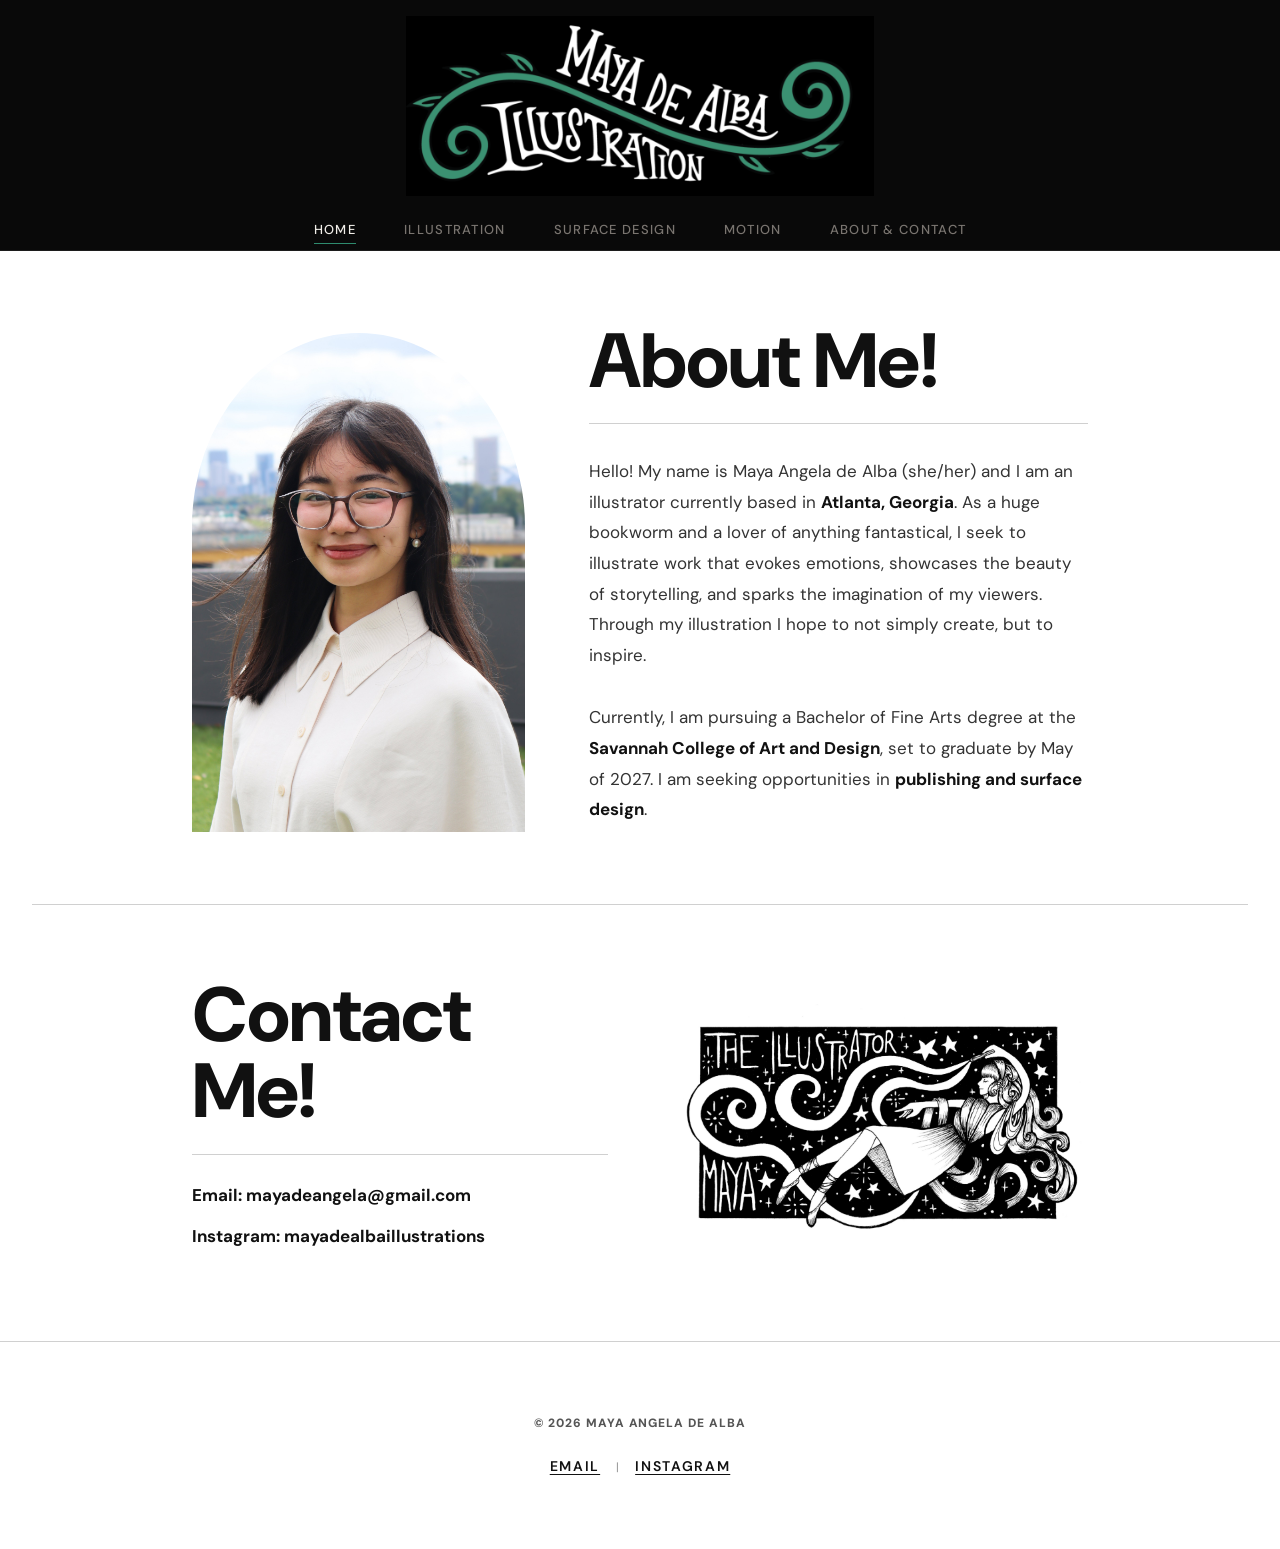
==== about/index.html @ 2b9a71fe "separate pages" ====
<!DOCTYPE html>
<html lang="en">
<head>
  <meta charset="UTF-8">
  <meta name="viewport" content="width=device-width, initial-scale=1.0">
  <base href="../">
  <link rel="icon" type="image/png" href="assets/images/cat.png">
  <title>About &amp; Contact — Maya de Alba</title>
  <meta name="description" content="About Maya Angela de Alba — BFA illustration student at SCAD. Contact for commissions and collaborations.">

  <link rel="preconnect" href="https://fonts.googleapis.com">
  <link rel="preconnect" href="https://fonts.gstatic.com" crossorigin>
  <link href="https://fonts.googleapis.com/css2?family=Playfair+Display:ital,wght@0,400;0,700;1,400&family=DM+Sans:wght@400;500;600;700;800&display=swap" rel="stylesheet">

  <link rel="stylesheet" href="assets/css/reset.css">
  <link rel="stylesheet" href="assets/css/variables.css">
  <link rel="stylesheet" href="assets/css/global.css">
  <link rel="stylesheet" href="assets/css/about.css">
</head>
<body>

  <div class="logo-wrap">
    <a href="./" class="logo-link">
      <img src="assets/images/logo.png" alt="Maya de Alba Illustration" class="site-logo">
    </a>
  </div>
  <header class="site-header">
    <nav class="site-nav" aria-label="Main navigation">
      <a href="./">Home</a>
      <a href="illustration/">Illustration</a>
      <a href="surface-design/">Surface Design</a>
      <a href="motion/">Motion</a>
      <a href="about/">About &amp; Contact</a>
    </nav>
    <button class="nav-toggle" aria-label="Toggle navigation" aria-expanded="false">☰</button>
  </header>

  <main>

    <!-- ── About Section ── -->
    <section class="about-section">
      <div class="about-grid">

        <div class="about-photo-col" data-reveal>
          <img src="assets/images/aboutme-illustration.jpg"
               alt="Maya Angela de Alba"
               class="about-photo-img"
               loading="eager">
        </div>

        <div class="about-content-col" data-reveal style="transition-delay: 0.15s">
          <h1 class="about-heading">About Me!</h1>
          <hr class="about-rule">
          <div class="about-body">
            <p>Hello! My name is Maya Angela de Alba (she/her) and I am an illustrator currently based in <strong>Atlanta, Georgia</strong>. As a huge bookworm and a lover of anything fantastical, I seek to illustrate work that evokes emotions, showcases the beauty of storytelling, and sparks the imagination of my viewers. Through my illustration I hope to not simply create, but to inspire.</p>
            <p>Currently, I am pursuing a Bachelor of Fine Arts degree at the <strong>Savannah College of Art and Design</strong>, set to graduate by May of 2027. I am seeking opportunities in <strong>publishing and surface design</strong>.</p>
          </div>
        </div>

      </div>
    </section>

    <!-- ── Contact Section ── -->
    <section class="contact-section">
      <hr class="section-rule">
      <div class="contact-grid">

        <div class="contact-info-col" data-reveal>
          <h2 class="contact-heading">Contact Me!</h2>
          <hr class="contact-rule">
          <p class="contact-item">
            <strong>Email:</strong>
            <a href="mailto:mayadeangela@gmail.com" id="contactEmail">mayadeangela@gmail.com</a>
          </p>
          <p class="contact-item">
            <strong>Instagram:</strong>
            <a href="https://www.instagram.com/mayadealbaillustrations/"
               id="contactInstagram"
               target="_blank"
               rel="noopener noreferrer">mayadealbaillustrations</a>
          </p>
        </div>

        <div class="contact-image-col" data-reveal style="transition-delay: 0.15s">
          <img src="assets/images/contact-illustration.jpg"
               alt="The Illustrator Maya — black and white artwork"
               class="contact-illustration"
               loading="lazy">
        </div>

      </div>
    </section>

  </main>

  <!-- ── Footer ── -->
  <footer class="site-footer about-footer">
    <p class="footer-copyright">&copy; 2026 Maya Angela de Alba</p>
    <nav class="footer-nav" aria-label="Footer navigation">
      <a href="mailto:mayadeangela@gmail.com" id="footerEmail">Email</a>
      <span aria-hidden="true">|</span>
      <a href="https://www.instagram.com/mayadealbaillustrations/"
         id="footerInstagram"
         target="_blank"
         rel="noopener noreferrer">Instagram</a>
    </nav>
  </footer>

  <script src="assets/js/data.js"></script>
  <script src="assets/js/nav.js"></script>
</body>
</html>
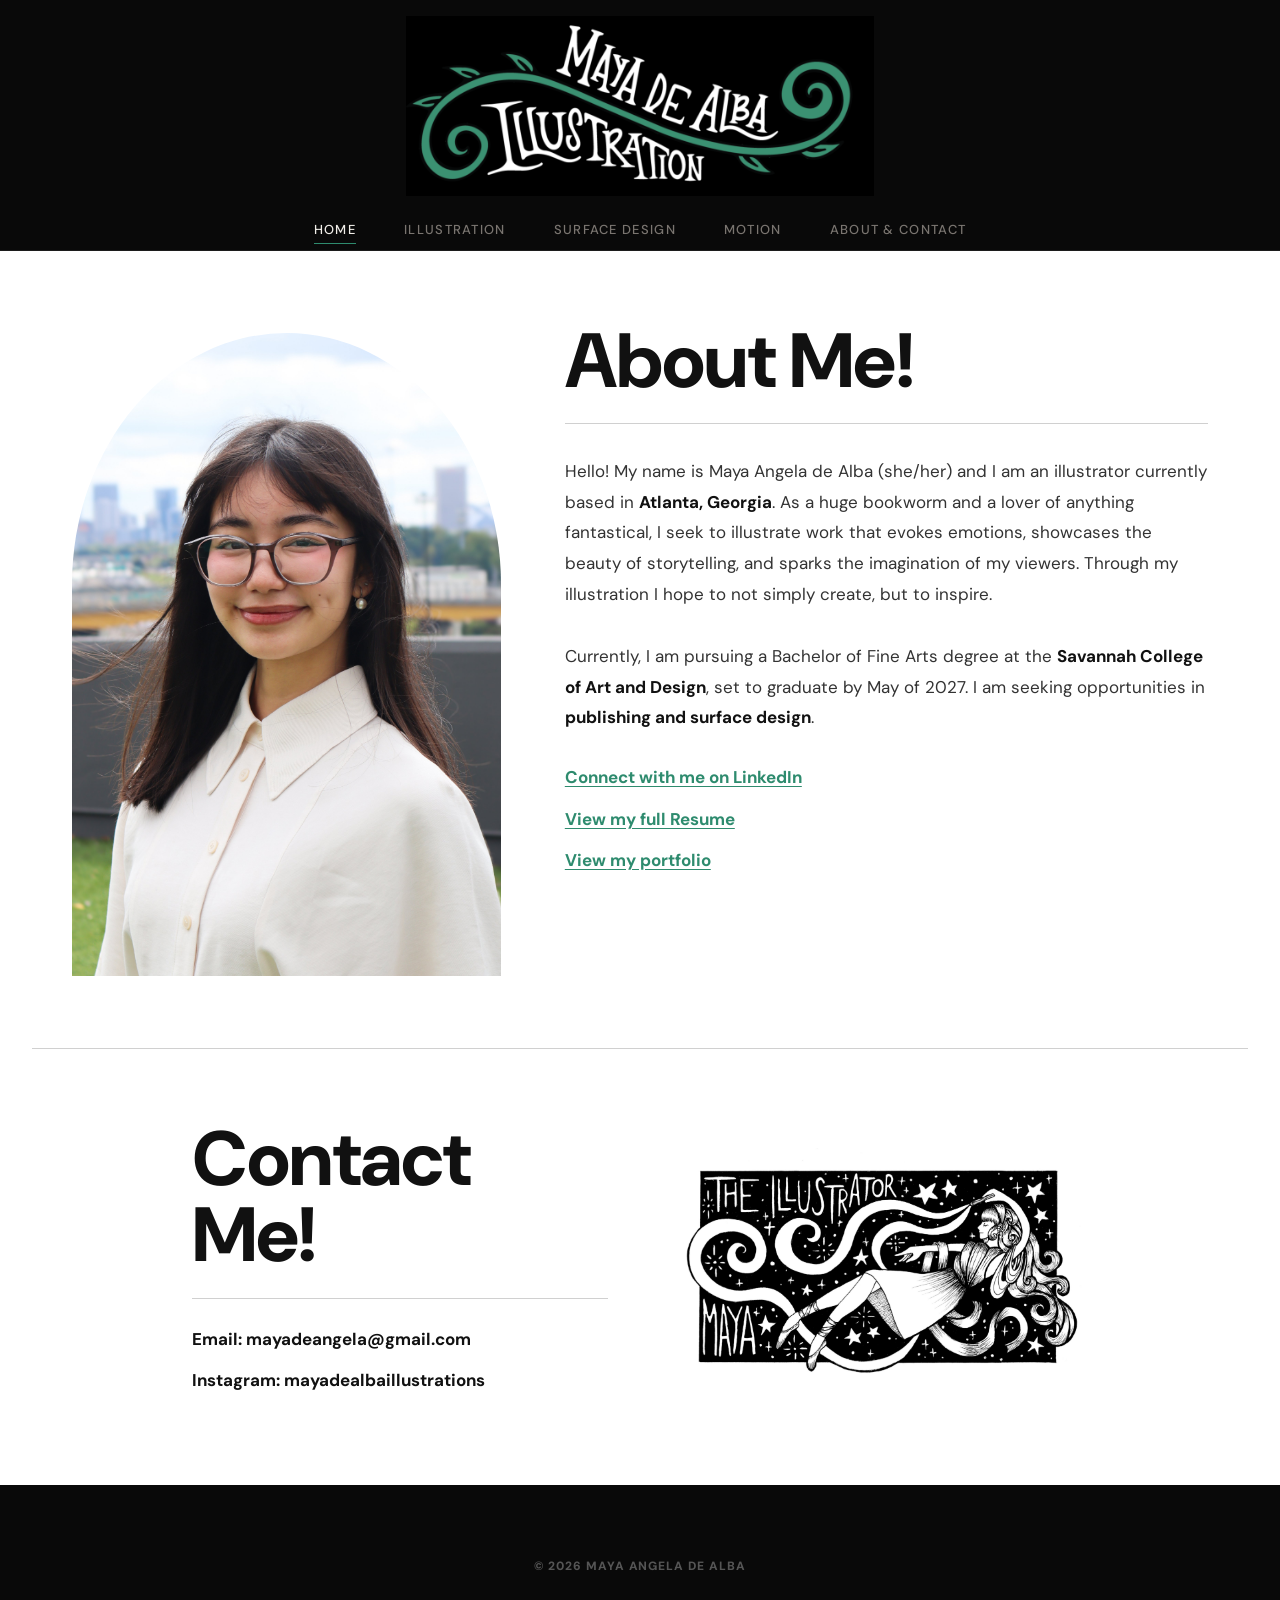
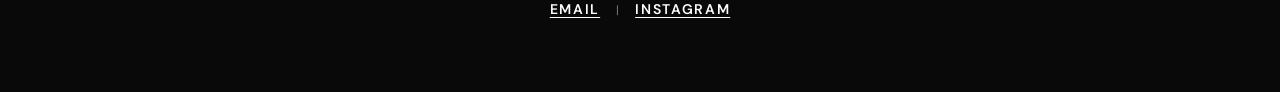
==== commit 187c6b79: "maya website updates for about" ====
--- a/about/index.html
+++ b/about/index.html
@@ -55,6 +55,11 @@
             <p>Hello! My name is Maya Angela de Alba (she/her) and I am an illustrator currently based in <strong>Atlanta, Georgia</strong>. As a huge bookworm and a lover of anything fantastical, I seek to illustrate work that evokes emotions, showcases the beauty of storytelling, and sparks the imagination of my viewers. Through my illustration I hope to not simply create, but to inspire.</p>
             <p>Currently, I am pursuing a Bachelor of Fine Arts degree at the <strong>Savannah College of Art and Design</strong>, set to graduate by May of 2027. I am seeking opportunities in <strong>publishing and surface design</strong>.</p>
           </div>
+          <div class="about-links">
+            <a href="https://www.linkedin.com/in/maya-de-alba" class="link-accent" id="linkedinLink" target="_blank" rel="noopener noreferrer">Connect with me on LinkedIn</a>
+            <a href="https://www.canva.com/design/DAHRWP9zBOo/LTuioF2mI1CIXR_KAsJvqg/view?utm_content=DAHRWP9zBOo&amp;utm_campaign=designshare&amp;utm_medium=link&amp;utm_source=viewer" class="link-accent" id="resumeLink" target="_blank" rel="noopener noreferrer">View my full Resume</a>
+            <a href="https://www.figma.com/deck/UDtNSDPDUgfF0IZJi4ZnkN/MayadeAlba_Portfolio?node-id=6001-17&amp;t=a7OSeHmmGoRhkz8h-1" class="link-accent" id="portfolioLink" target="_blank" rel="noopener noreferrer">View my portfolio</a>
+          </div>
         </div>
 
       </div>
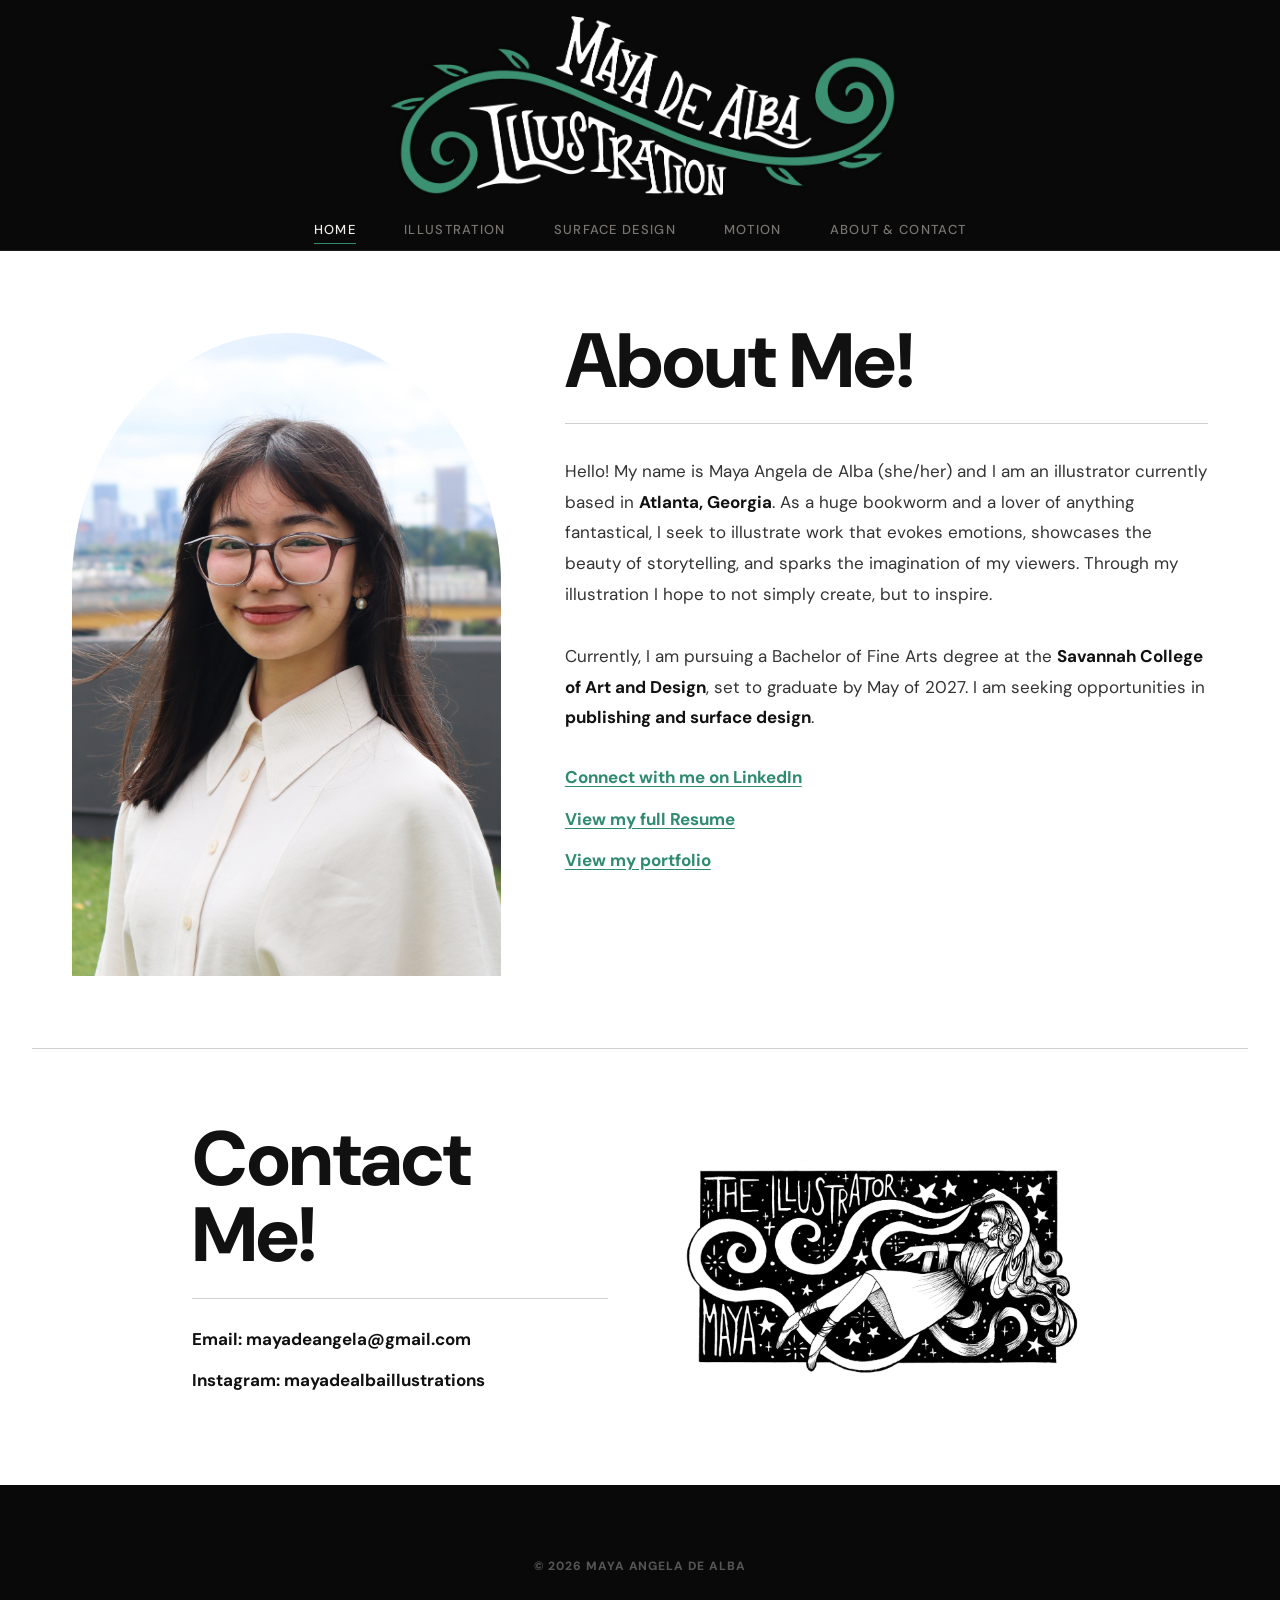
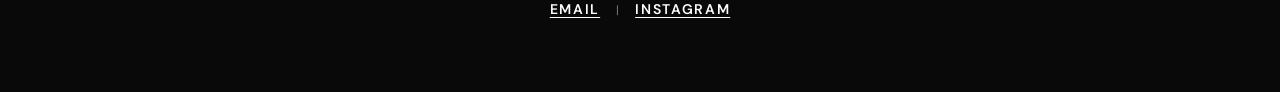
==== commit 0c41b98d: "home page" ====
--- a/about/index.html
+++ b/about/index.html
@@ -4,7 +4,7 @@
   <meta charset="UTF-8">
   <meta name="viewport" content="width=device-width, initial-scale=1.0">
   <base href="../">
-  <link rel="icon" type="image/png" href="assets/images/cat.png">
+  <link rel="icon" type="image/png" href="assets/images/star-icon.png">
   <title>About &amp; Contact — Maya de Alba</title>
   <meta name="description" content="About Maya Angela de Alba — BFA illustration student at SCAD. Contact for commissions and collaborations.">
 
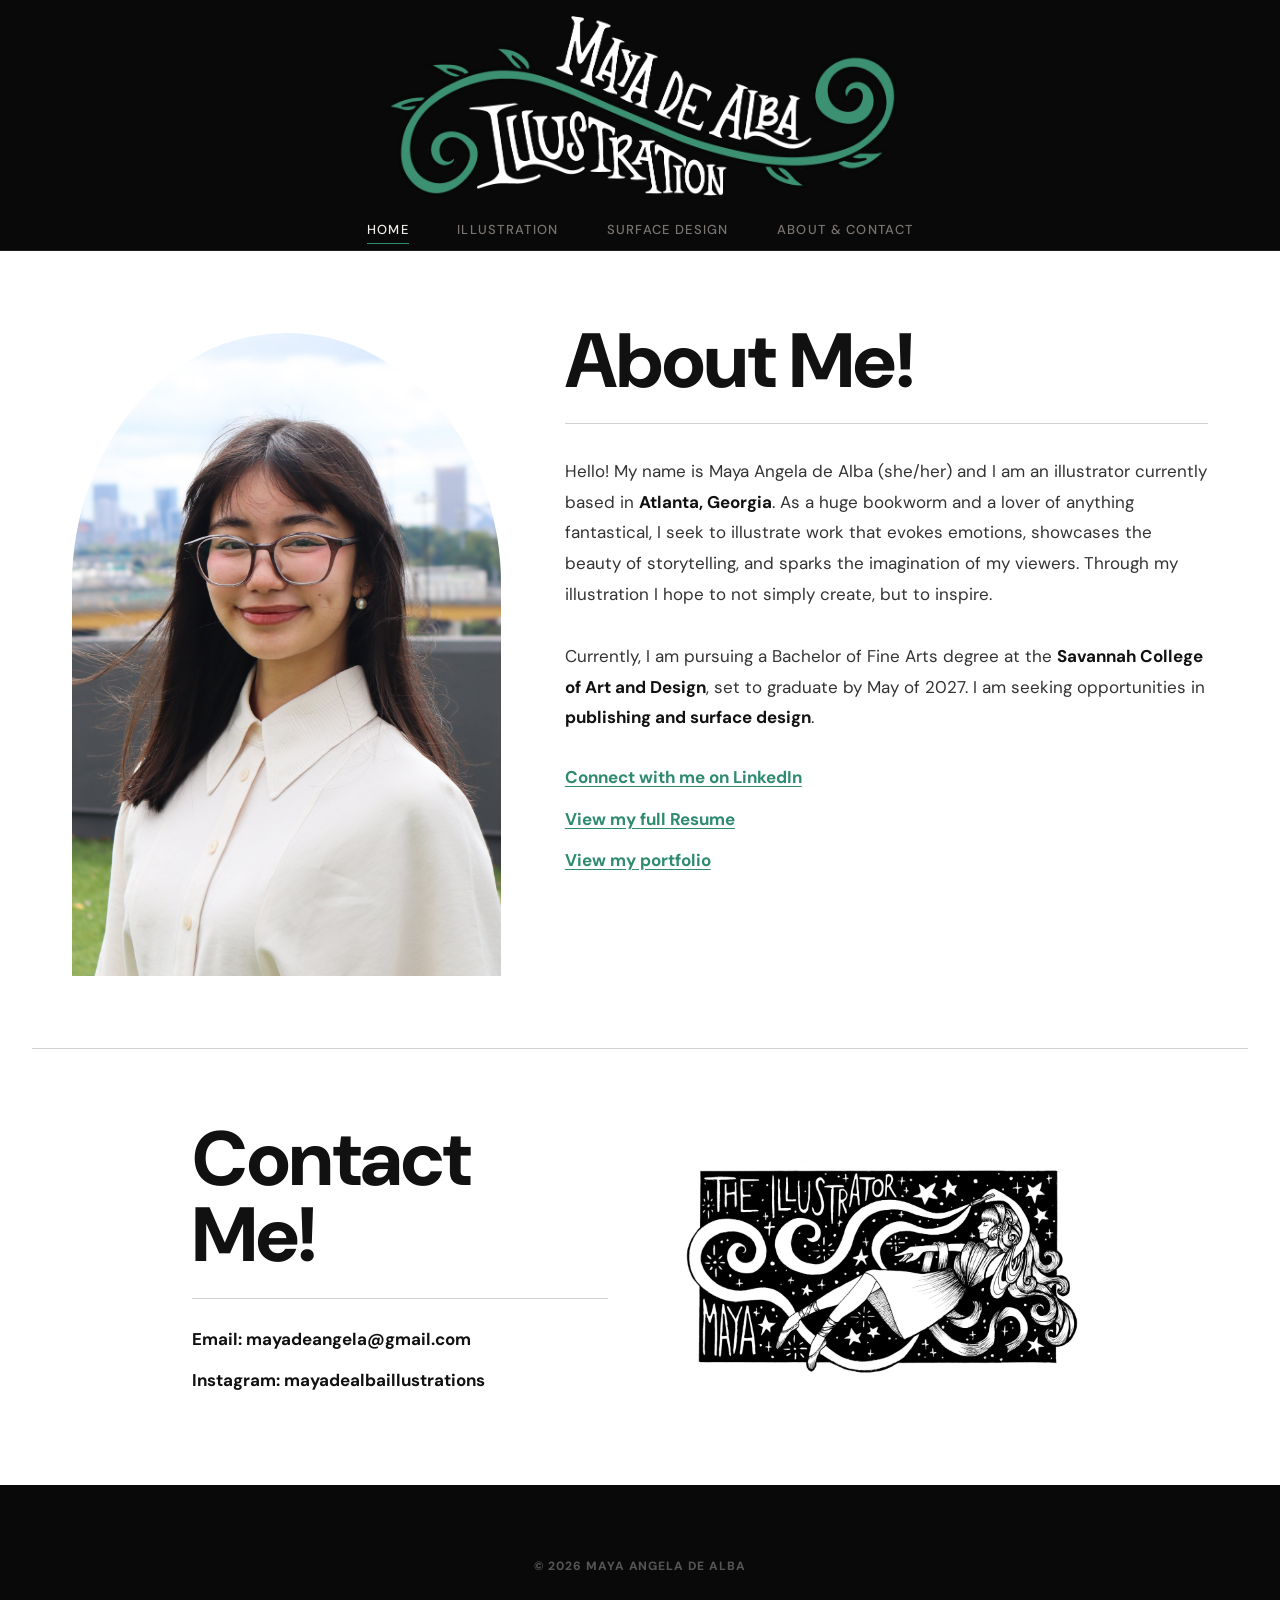
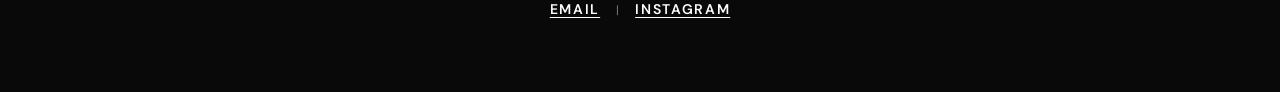
==== commit 5a51d095: "illustration page" ====
--- a/about/index.html
+++ b/about/index.html
@@ -29,7 +29,6 @@
       <a href="./">Home</a>
       <a href="illustration/">Illustration</a>
       <a href="surface-design/">Surface Design</a>
-      <a href="motion/">Motion</a>
       <a href="about/">About &amp; Contact</a>
     </nav>
     <button class="nav-toggle" aria-label="Toggle navigation" aria-expanded="false">☰</button>
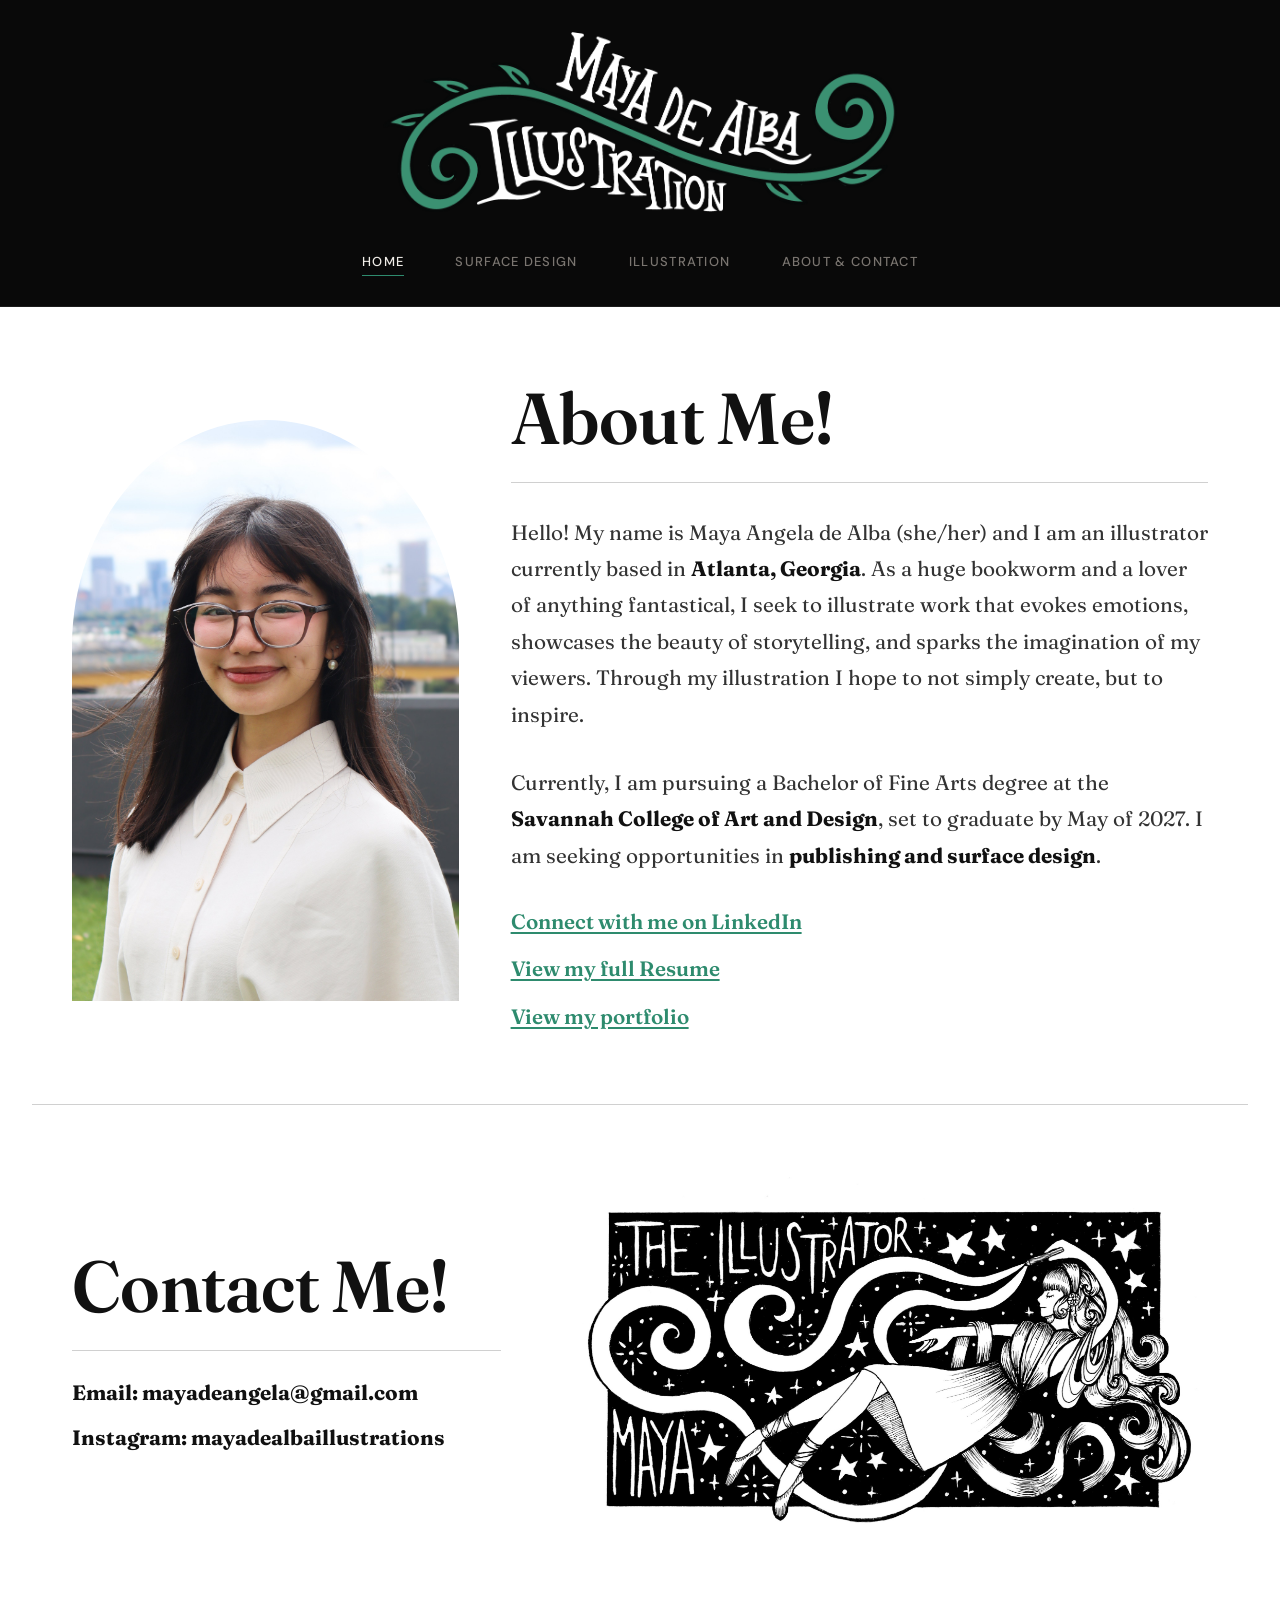
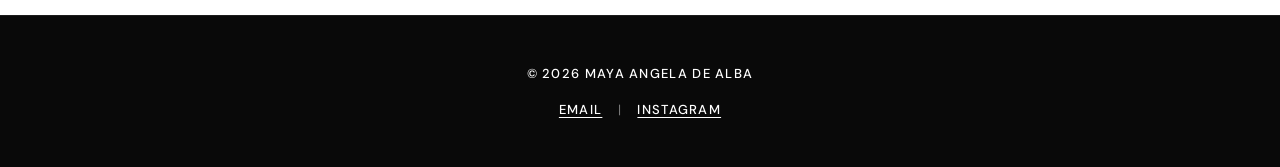
==== commit 969f6b41: "update home and aboutme" ====
--- a/about/index.html
+++ b/about/index.html
@@ -10,7 +10,7 @@
 
   <link rel="preconnect" href="https://fonts.googleapis.com">
   <link rel="preconnect" href="https://fonts.gstatic.com" crossorigin>
-  <link href="https://fonts.googleapis.com/css2?family=Playfair+Display:ital,wght@0,400;0,700;1,400&family=DM+Sans:wght@400;500;600;700;800&display=swap" rel="stylesheet">
+  <link href="https://fonts.googleapis.com/css2?family=Playfair+Display:ital,wght@0,400;0,700;1,400&family=DM+Sans:wght@400;500;600;700;800&family=Fraunces:opsz,wght@9..144,400;9..144,600;9..144,700&display=swap" rel="stylesheet">
 
   <link rel="stylesheet" href="assets/css/reset.css">
   <link rel="stylesheet" href="assets/css/variables.css">
@@ -27,8 +27,8 @@
   <header class="site-header">
     <nav class="site-nav" aria-label="Main navigation">
       <a href="./">Home</a>
+      <a href="surface-design/">Surface Design</a>
       <a href="illustration/">Illustration</a>
-      <a href="surface-design/">Surface Design</a>
       <a href="about/">About &amp; Contact</a>
     </nav>
     <button class="nav-toggle" aria-label="Toggle navigation" aria-expanded="false">☰</button>
@@ -98,8 +98,8 @@
   </main>
 
   <!-- ── Footer ── -->
-  <footer class="site-footer about-footer">
-    <p class="footer-copyright">&copy; 2026 Maya Angela de Alba</p>
+  <footer class="site-footer">
+    <p>&copy; 2026 Maya Angela de Alba</p>
     <nav class="footer-nav" aria-label="Footer navigation">
       <a href="mailto:mayadeangela@gmail.com" id="footerEmail">Email</a>
       <span aria-hidden="true">|</span>
